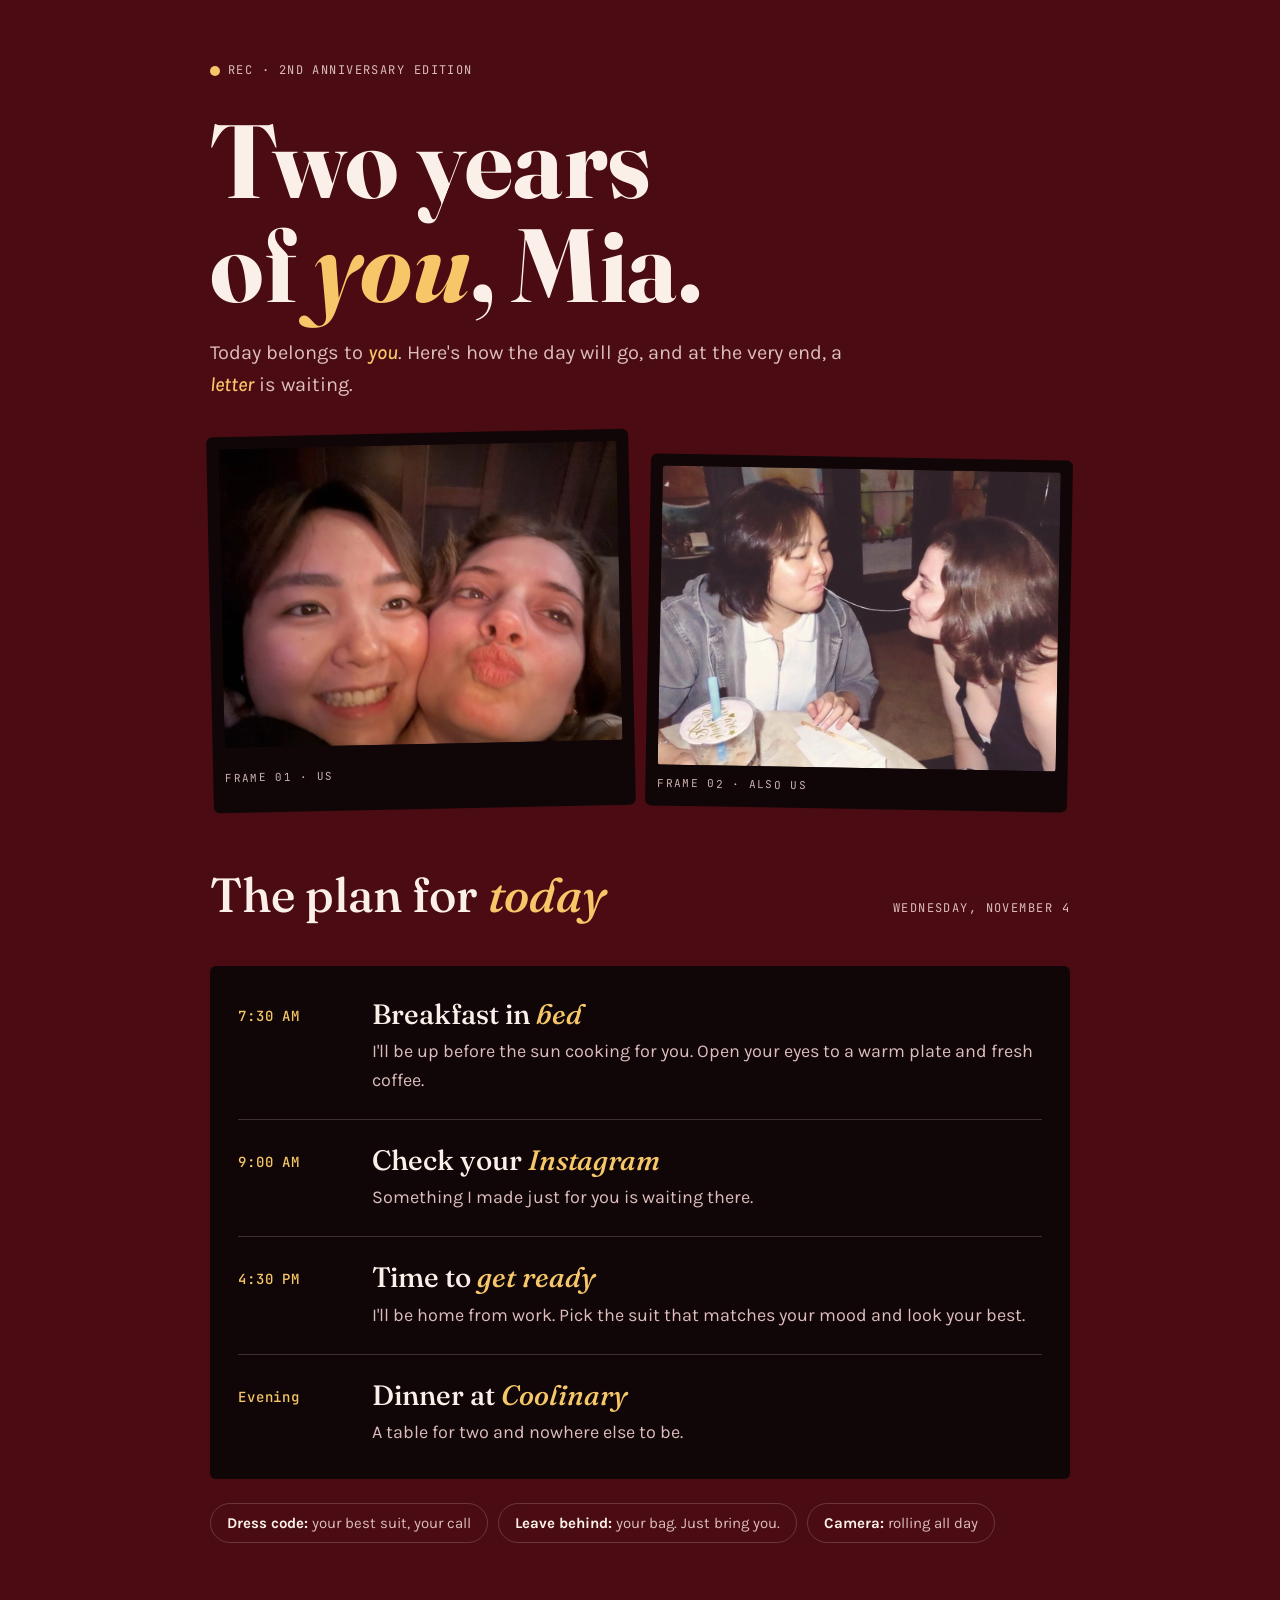
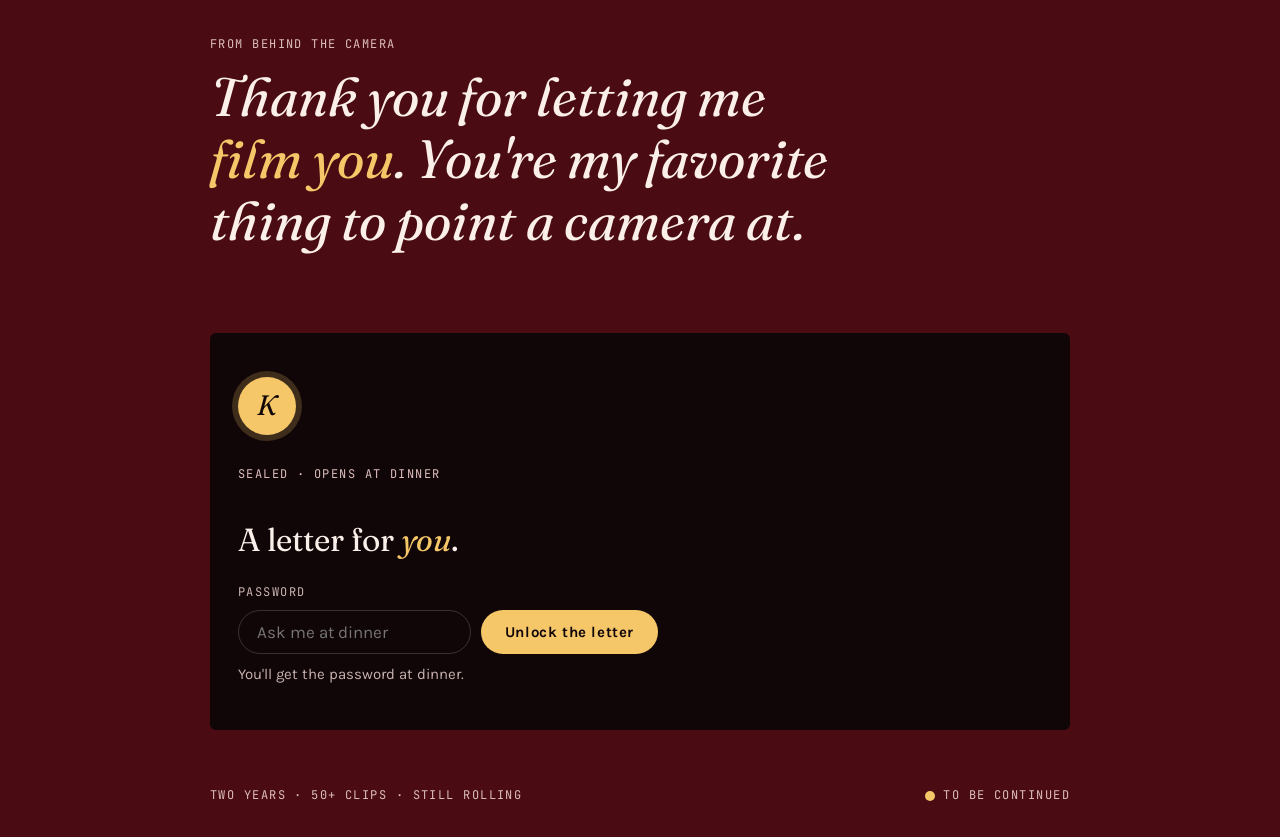
==== mia/index.html @ 60dd7c62 "Add anniversary page for Mia Co-Authored-By: Claude Opus 5.5 <noreply@anthropic.com> Claude-Session:" ====
<!DOCTYPE html>
<html lang="en">
<head>
<meta charset="utf-8">
<meta name="viewport" content="width=device-width, initial-scale=1">
<meta name="robots" content="noindex, nofollow">
<title>Two Years of Mia</title>
<link rel="preconnect" href="https://fonts.googleapis.com">
<link rel="preconnect" href="https://fonts.gstatic.com" crossorigin>
<link href="https://fonts.googleapis.com/css2?family=Fraunces:ital,opsz,wght@0,9..144,500;0,9..144,700;1,9..144,500;1,9..144,700&family=Karla:wght@400;500;700&family=JetBrains+Mono:wght@500&display=swap" rel="stylesheet">
<style>
:root {
  /* One visual world: deep red room, black cards, white ink, red highlights on key words. Layout: opener, today's plan on black, a locked envelope at the end. */
  --bg: #4a0c12;
  --ink: #fbefe9;
  --muted: #dcbcbc;
  --line: rgba(251, 239, 233, .18);
  --card: #110607;
  --card-muted: #c9b3b0;
  --accent: #f6c768;
  --display: "Fraunces", Georgia, serif;
  --body: "Karla", "Helvetica Neue", Arial, sans-serif;
  --mono: "JetBrains Mono", ui-monospace, Menlo, monospace;
  color-scheme: dark;
}
* { box-sizing: border-box; }
html, body { margin: 0; }
body { background: var(--bg); color: var(--ink); font-family: var(--body); font-size: 18px; line-height: 1.6; }
.wrap { max-width: 900px; margin: 0 auto; padding: 0 20px; }
h1, h2, h3 { font-family: var(--display); font-weight: 500; text-wrap: balance; margin: 0; }
.mono { font-family: var(--mono); font-size: 12px; letter-spacing: .12em; text-transform: uppercase; color: var(--muted); }
.hl { color: var(--accent); font-style: italic; }
.ph { color: var(--card-muted); font-style: italic; }

header { padding: 56px 0 24px; }
.rec { display: inline-flex; align-items: center; gap: 8px; }
.rec::before { content: ""; width: 10px; height: 10px; border-radius: 50%; background: var(--accent); animation: blink 1.6s infinite; }
@keyframes blink { 50% { opacity: .2; } }
h1 { font-size: clamp(52px, 13vw, 104px); font-weight: 700; line-height: 1; letter-spacing: .005em; margin: 24px 0 20px; }
h1 .hl { font-weight: 700; }
.lede { max-width: 34em; color: var(--muted); font-size: 20px; margin: 0; }
@media (max-width: 620px) { .lede { font-size: 3.7vw; line-height: 1.5; letter-spacing: -.005em; } }
.lede .hl { font-weight: 500; }

section { padding: 40px 0; }
.sec-head { display: flex; justify-content: space-between; align-items: baseline; gap: 16px; flex-wrap: wrap; margin-bottom: 32px; }
h2 { font-size: clamp(32px, 5vw, 48px); }

.sheet-card { background: var(--card); border-radius: 6px; padding: 8px 28px; }
.sheet { list-style: none; margin: 0; padding: 0; }
.scene { display: grid; grid-template-columns: 110px 1fr; gap: 8px 24px; padding: 24px 0; border-bottom: 1px solid var(--line); }
.scene:last-child { border-bottom: 0; }
.scene .time { color: var(--accent); font-family: var(--mono); font-size: 14px; font-weight: 500; letter-spacing: .06em; padding-top: 7px; font-variant-numeric: tabular-nums; }
.scene h3 { font-size: 28px; line-height: 1.2; margin-bottom: 6px; }
.scene p { margin: 0; color: var(--muted); }
@media (max-width: 520px) { .scene { grid-template-columns: 1fr; } .scene .time { padding-top: 0; } .sheet-card { padding: 4px 20px; } }

.photo-sec { padding-top: 8px; padding-bottom: 8px; }
.photos { display: grid; grid-template-columns: 1fr 1fr; gap: 16px; }
.photo { margin: 0; background: var(--card); padding: 12px 12px 14px; border-radius: 6px; display: grid; gap: 10px; }
.photo img { display: block; width: 100%; aspect-ratio: 4 / 3; object-fit: cover; border-radius: 3px; }
.photo:nth-child(1) { transform: rotate(-1.2deg); }
.photo:nth-child(2) { transform: rotate(1deg); margin-top: 24px; }
.photo figcaption { font-family: var(--mono); font-size: 11px; letter-spacing: .12em; text-transform: uppercase; color: var(--card-muted); }
@media (max-width: 620px) {
  .photos { gap: 10px; }
  .photo { padding: 6px 6px 8px; gap: 6px; border-radius: 4px; }
  .photo:nth-child(2) { margin-top: 14px; }
  .photo figcaption { font-size: 9px; letter-spacing: .08em; }
}
@media (prefers-reduced-motion: reduce) { .photo { transform: none !important; } }

.notes { display: flex; flex-wrap: wrap; gap: 10px; margin-top: 24px; }
.chip { border: 1px solid var(--line); border-radius: 999px; padding: 7px 16px; font-size: 15px; color: var(--muted); }
.chip b { color: var(--ink); font-weight: 700; }

.thanks blockquote { margin: 0; font-family: var(--display); font-style: italic; font-size: clamp(30px, 5.5vw, 54px); line-height: 1.15; max-width: 18em; text-wrap: balance; }

.envelope { background: var(--card); border-radius: 6px; padding: 44px 28px; display: grid; justify-items: start; gap: 18px; }
.seal { width: 58px; height: 58px; border-radius: 50%; background: var(--accent); display: grid; place-items: center; font-family: var(--display); font-style: italic; font-size: 28px; color: var(--card); box-shadow: 0 0 0 6px rgba(246, 199, 104, .2); }
.to { font-family: var(--display); font-size: 32px; margin: 0; }
.lock { display: grid; gap: 8px; width: 100%; max-width: 420px; }
.lock label { font-family: var(--mono); font-size: 12px; letter-spacing: .12em; text-transform: uppercase; color: var(--card-muted); }
.lock-row { display: flex; gap: 10px; flex-wrap: wrap; }
.lock input { flex: 1 1 180px; font: 400 17px var(--body); color: var(--ink); background: transparent; border: 1px solid var(--line); border-radius: 999px; padding: 11px 18px; }
.lock input:focus-visible { outline: 2px solid var(--accent); outline-offset: 2px; }
.lock button { font: 700 15px var(--body); letter-spacing: .04em; color: var(--card); background: var(--accent); border: 0; border-radius: 999px; padding: 12px 24px; cursor: pointer; }
.lock button:hover { filter: brightness(1.08); }
.lock button:focus-visible { outline: 2px solid var(--ink); outline-offset: 3px; }
.hint { margin: 0; font-size: 15px; color: var(--card-muted); min-height: 1.6em; }
.hint.err { color: var(--accent); }
.letter { max-width: 36em; font-size: 19px; }
.letter p { margin: 0 0 1em; }
.letter[hidden], .lock[hidden] { display: none; }
.sign { font-family: var(--display); font-style: italic; font-size: 30px; color: var(--accent); }

footer { padding: 16px 0 32px; }
.end { display: flex; justify-content: space-between; flex-wrap: wrap; gap: 12px; }
@media (prefers-reduced-motion: reduce) { .rec::before { animation: none; } }
</style>
</head>
<body>

<header>
  <div class="wrap">
    <span class="mono rec">Rec · 2nd anniversary edition</span>
    <h1>Two years of <span class="hl">you</span>, Mia.</h1>
    <p class="lede">Today belongs to <span class="hl">you</span>. Here's how the day will go, and at the very end, a <span class="hl">letter</span> is waiting.</p>
  </div>
</header>

<section class="photo-sec">
  <div class="wrap">
    <div class="photos">
      <figure class="photo"><img src="[data-uri]" alt="Kye and Mia cheek to cheek, Mia blowing a kiss"><figcaption>Frame 01 · Us</figcaption></figure>
      <figure class="photo"><img src="[data-uri]" alt="Kye and Mia sharing a noodle across a café table"><figcaption>Frame 02 · Also us</figcaption></figure>
    </div>
  </div>
</section>

<section>
  <div class="wrap">
    <div class="sec-head">
      <h2>The plan for <span class="hl">today</span></h2>
      <span class="mono">Wednesday, November 4</span>
    </div>
    <div class="sheet-card">
      <ol class="sheet">
        <li class="scene">
          <span class="time">7:30 AM</span>
          <div><h3>Breakfast in <span class="hl">bed</span></h3><p>I'll be up before the sun cooking for you. Open your eyes to a warm plate and fresh coffee.</p></div>
        </li>
        <li class="scene">
          <span class="time">9:00 AM</span>
          <div><h3>Check your <span class="hl">Instagram</span></h3><p>Something I made just for you is waiting there.</p></div>
        </li>
        <li class="scene">
          <span class="time">4:30 PM</span>
          <div><h3>Time to <span class="hl">get ready</span></h3><p>I'll be home from work. Pick the suit that matches your mood and look your best.</p></div>
        </li>
        <li class="scene">
          <span class="time">Evening</span>
          <div><h3>Dinner at <span class="hl">Coolinary</span></h3><p>A table for two and nowhere else to be.</p></div>
        </li>
      </ol>
    </div>
    <div class="notes">
      <span class="chip"><b>Dress code:</b> your best suit, your call</span>
      <span class="chip"><b>Leave behind:</b> your bag. Just bring you.</span>
      <span class="chip"><b>Camera:</b> rolling all day</span>
    </div>
  </div>
</section>

<section class="thanks">
  <div class="wrap">
    <p class="mono">From behind the camera</p>
    <blockquote>Thank you for letting me <span class="hl">film you</span>. You're my favorite thing to point a camera at.</blockquote>
  </div>
</section>

<section>
  <div class="wrap">
    <div class="envelope">
      <div class="seal" aria-hidden="true">K</div>
      <p class="mono">Sealed · Opens at dinner</p>
      <p class="to">A letter for <span class="hl">you</span>.</p>
      <form class="lock" id="lock" autocomplete="off">
        <label for="pw">Password</label>
        <div class="lock-row">
          <input id="pw" name="pw" type="password" placeholder="Ask me at dinner">
          <button type="submit">Unlock the letter</button>
        </div>
        <p class="hint" id="hint" aria-live="polite">You'll get the password at dinner.</p>
      </form>
      <div class="letter" id="letter" hidden></div>
    </div>
  </div>
</section>

<footer>
  <div class="wrap end">
    <span class="mono">Two years · 50+ clips · still rolling</span>
    <span class="mono rec">To be continued</span>
  </div>
</footer>

<script>
  const SEALED = {"s":"3Cd0WJYcS8MHZ0/Q/8RqTg==","i":"an6JD9N7Zzs6zde1","c":"XeQ5DrzOGn2SZFTgy3BFoFBAQ6Xep6MAL8FW+GokwgxNxrrMLaa/[base64]/cBJei0hojaaG9KKTCHFtzVJSf4x3jm75ulEswYSwHKpAr3xXk0q/KotfmZKW3NTEf742mn9pfVUhKiquHwJ1Yc4ND6576lHWZph9kqaFIaDG8TvaVA3Tc0Bj8jHHkf6GOiVgGz9Aymt6E1zqFxf6ca+D5i7fo/[base64]"};
  const form = document.getElementById('lock');
  const input = document.getElementById('pw');
  const hint = document.getElementById('hint');
  const letter = document.getElementById('letter');
  const fromB64 = (s) => Uint8Array.from(atob(s), (c) => c.charCodeAt(0));

  async function unseal(password) {
    const subtle = window.crypto && window.crypto.subtle;
    if (!subtle) throw new Error('unsupported');
    const base = await subtle.importKey('raw', new TextEncoder().encode(password), 'PBKDF2', false, ['deriveKey']);
    const key = await subtle.deriveKey({ name: 'PBKDF2', salt: fromB64(SEALED.s), iterations: 200000, hash: 'SHA-256' }, base, { name: 'AES-GCM', length: 256 }, false, ['decrypt']);
    const plain = await subtle.decrypt({ name: 'AES-GCM', iv: fromB64(SEALED.i) }, key, fromB64(SEALED.c));
    return new TextDecoder().decode(plain);
  }

  form.addEventListener('submit', async (e) => {
    e.preventDefault();
    const pw = input.value.trim().toLowerCase();
    if (!pw) return;
    hint.className = 'hint';
    hint.textContent = 'Unlocking…';
    try {
      letter.innerHTML = await unseal(pw);
      form.hidden = true;
      letter.hidden = false;
    } catch (err) {
      hint.className = 'hint err';
      hint.textContent = err.message === 'unsupported'
        ? "This browser can't open the letter. Try opening the page in Safari or Chrome."
        : "That's not it. You'll have to wait for dinner.";
      input.select();
    }
  });
</script>
</body>
</html>
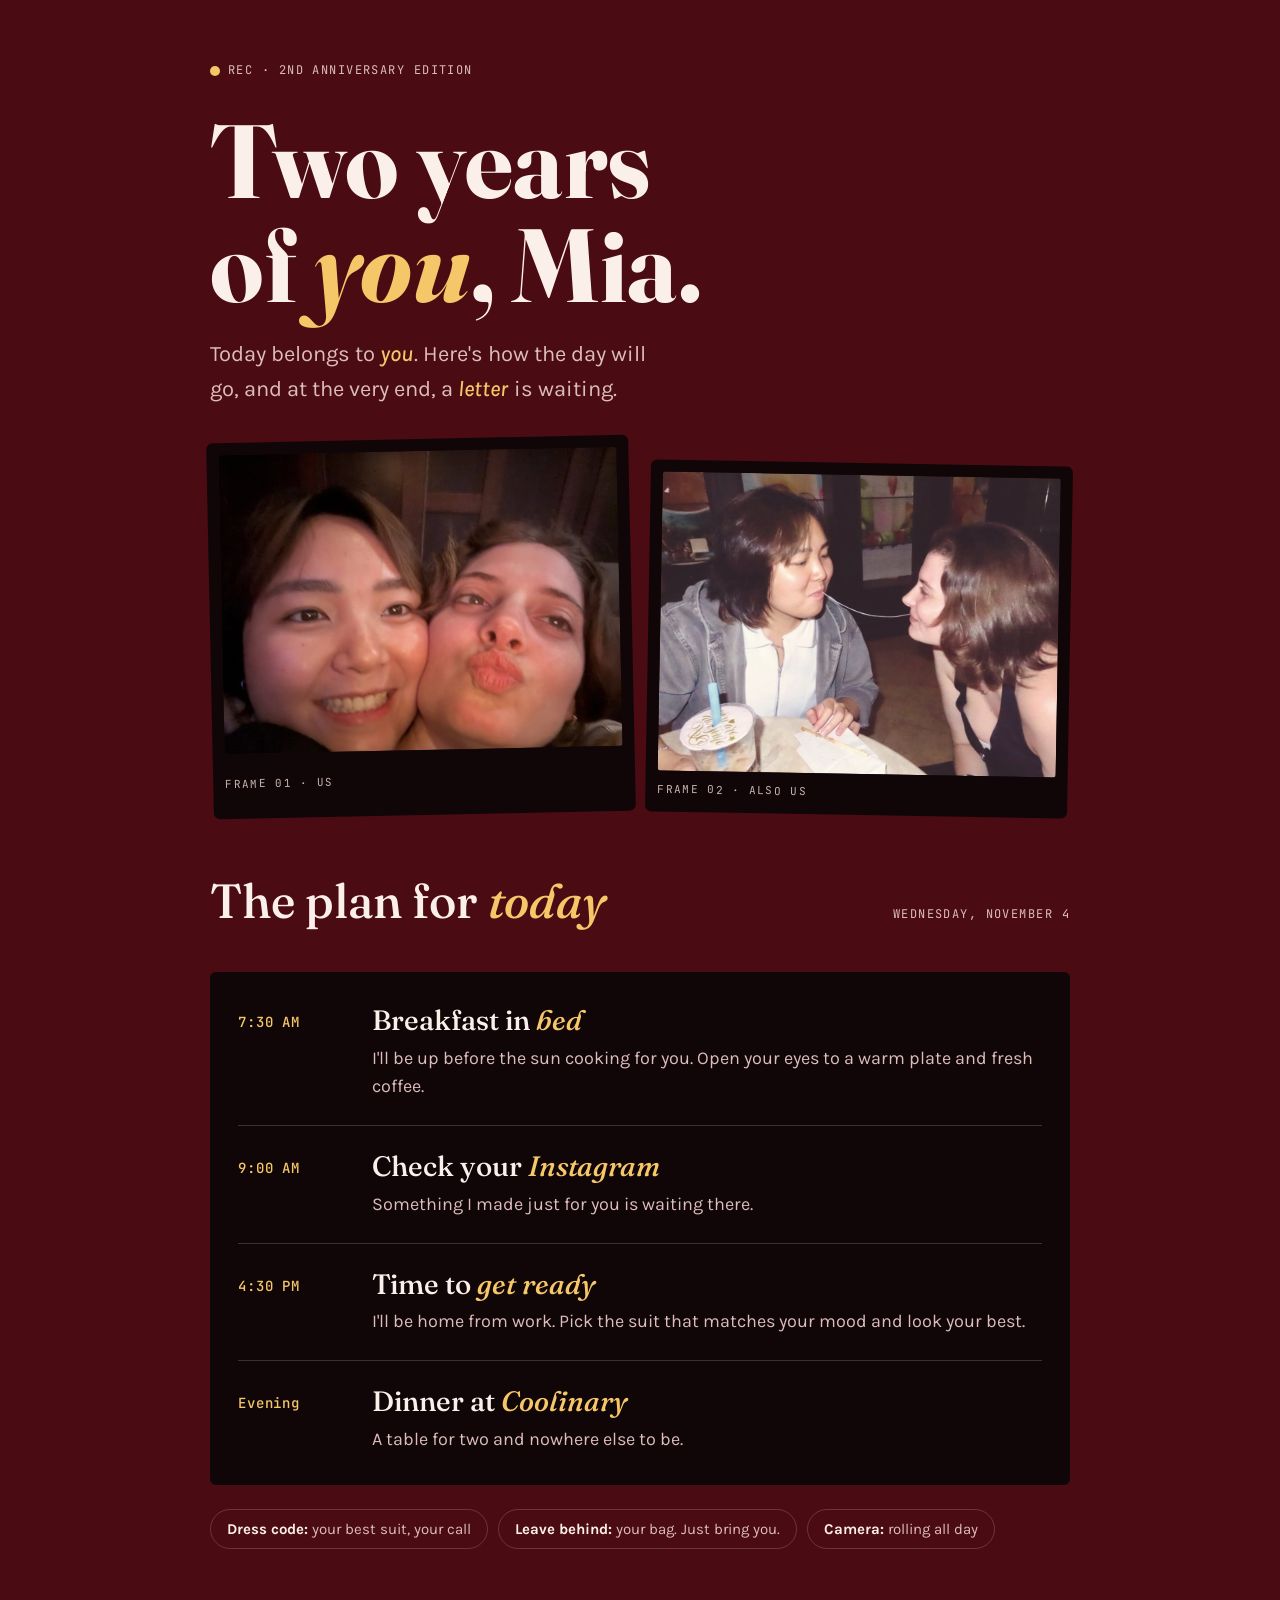
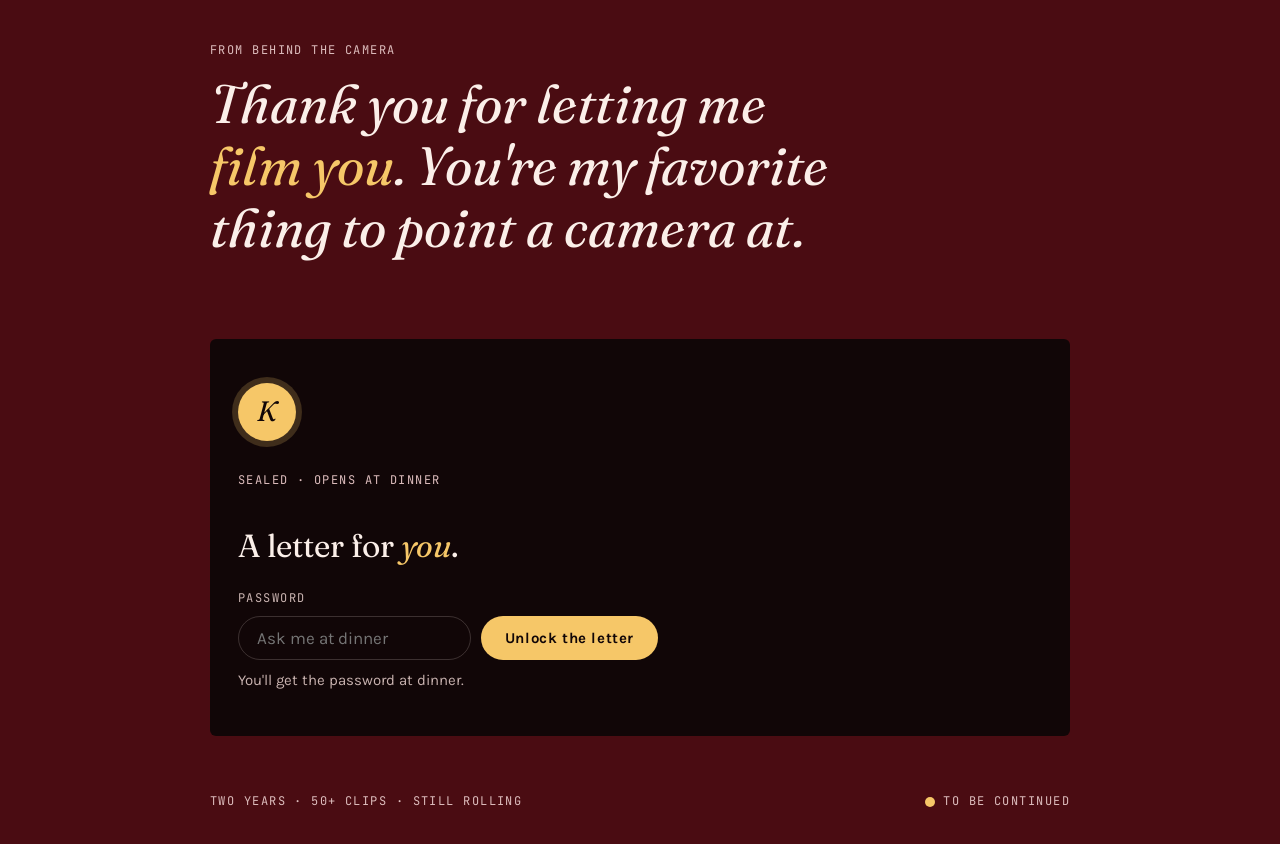
==== commit 200c8729: "Mia page: balance intro lines on desktop Co-Authored-By: Claude Opus 5.5 <noreply@anthropic.com> Cla" ====
--- a/mia/index.html
+++ b/mia/index.html
@@ -5,6 +5,8 @@
 <meta name="viewport" content="width=device-width, initial-scale=1">
 <meta name="robots" content="noindex, nofollow">
 <title>Two Years of Mia</title>
+<link rel="icon" type="image/svg+xml" href="data:image/svg+xml,%3Csvg%20xmlns%3D%22http%3A//www.w3.org/2000/svg%22%20viewBox%3D%220%200%2064%2064%22%3E%3Crect%20width%3D%2264%22%20height%3D%2264%22%20rx%3D%2214%22%20fill%3D%22%234a0c12%22/%3E%3Crect%20x%3D%228%22%20y%3D%2220%22%20width%3D%2234%22%20height%3D%2226%22%20rx%3D%226%22%20fill%3D%22%23fbefe9%22/%3E%3Cpath%20d%3D%22M44%2028l12-7v22l-12-7z%22%20fill%3D%22%23fbefe9%22/%3E%3Ccircle%20cx%3D%2217%22%20cy%3D%2229%22%20r%3D%224.5%22%20fill%3D%22%23ff3b4a%22/%3E%3C/svg%3E">
+<link rel="apple-touch-icon" href="[data-uri]">
 <link rel="preconnect" href="https://fonts.googleapis.com">
 <link rel="preconnect" href="https://fonts.gstatic.com" crossorigin>
 <link href="https://fonts.googleapis.com/css2?family=Fraunces:ital,opsz,wght@0,9..144,500;0,9..144,700;1,9..144,500;1,9..144,700&family=Karla:wght@400;500;700&family=JetBrains+Mono:wght@500&display=swap" rel="stylesheet">
@@ -25,6 +27,7 @@
 }
 * { box-sizing: border-box; }
 html, body { margin: 0; }
+html { -webkit-text-size-adjust: 100%; text-size-adjust: 100%; }
 body { background: var(--bg); color: var(--ink); font-family: var(--body); font-size: 18px; line-height: 1.6; }
 .wrap { max-width: 900px; margin: 0 auto; padding: 0 20px; }
 h1, h2, h3 { font-family: var(--display); font-weight: 500; text-wrap: balance; margin: 0; }
@@ -38,9 +41,9 @@
 @keyframes blink { 50% { opacity: .2; } }
 h1 { font-size: clamp(52px, 13vw, 104px); font-weight: 700; line-height: 1; letter-spacing: .005em; margin: 24px 0 20px; }
 h1 .hl { font-weight: 700; }
-.lede { max-width: 34em; color: var(--muted); font-size: 20px; margin: 0; }
-@media (max-width: 620px) { .lede { font-size: 3.7vw; line-height: 1.5; letter-spacing: -.005em; } }
-.lede .hl { font-weight: 500; }
+.lede { max-width: 30em; color: var(--muted); font-size: 22px; margin: 0; text-wrap: balance; }
+@media (max-width: 620px) { .lede { font-size: 3.5vw; line-height: 1.5; overflow-wrap: break-word; } }
+.lede .hl { font-weight: 500; padding-right: .04em; }
 
 section { padding: 40px 0; }
 .sec-head { display: flex; justify-content: space-between; align-items: baseline; gap: 16px; flex-wrap: wrap; margin-bottom: 32px; }
@@ -186,7 +189,7 @@
 </footer>
 
 <script>
-  const SEALED = {"s":"3Cd0WJYcS8MHZ0/Q/8RqTg==","i":"an6JD9N7Zzs6zde1","c":"XeQ5DrzOGn2SZFTgy3BFoFBAQ6Xep6MAL8FW+GokwgxNxrrMLaa/[base64]/cBJei0hojaaG9KKTCHFtzVJSf4x3jm75ulEswYSwHKpAr3xXk0q/KotfmZKW3NTEf742mn9pfVUhKiquHwJ1Yc4ND6576lHWZph9kqaFIaDG8TvaVA3Tc0Bj8jHHkf6GOiVgGz9Aymt6E1zqFxf6ca+D5i7fo/[base64]"};
+  const SEALED = {"s":"eRT9VNlu+kg3vU4GIfWF7A==","i":"g6ZQ6wL++pas9NIo","c":"sgXO/FsT4jBQuh8Tpxr5nZLiJdhWn2z9w+I8yorcNbgpjO9am0TM7RmZY1JiN6Pzj1BKb3p3U2IAo3HS+wu/I+jMbEr7FodeWVtd3oR5AjQZ9aYF2Kkf97oSj7E8ItTE4sp9Ok+lslyd+t/MKHzuAC5s8bMnMwja/v2mtJ73QHivV2qR0J6P5Yqkyo14zb9nR1tCMQm742zy0I7+MCNW1vGqVYqdtsR5vOypKFLJHq3UGR/mPFbSCwzIWmjOOUT2kG/E6gqi0dA+KQl0LeYF1sYsQuiK9nfvXo2bMGh5Vls+C3/QwyN03Wv1+ZKCRrUioXm2OiWfBza5mMya+ey/dGYBfmv86XLvhp+m48Q1Q3Bkrv+svrOcpK92tWM8XZI3Z9aTuuRPOWnIZTUb1Fmu774V8+2UqQPiZj9n1WXFWzkFrLmHUos/P66pn1HfRVmxBdLRSvWTE75ovRXVoyU7wCzgl5qGm5m8bxgoqX09uvL4p/[base64]/KAoo7Vf4xxX3438rOjoqgdXAXoaL2cYKZ7AhmrjPHb2PXTRnlKWGQR0XEPGwadR1A/fZ9Eu2ck80NELJHm3g=="};
   const form = document.getElementById('lock');
   const input = document.getElementById('pw');
   const hint = document.getElementById('hint');
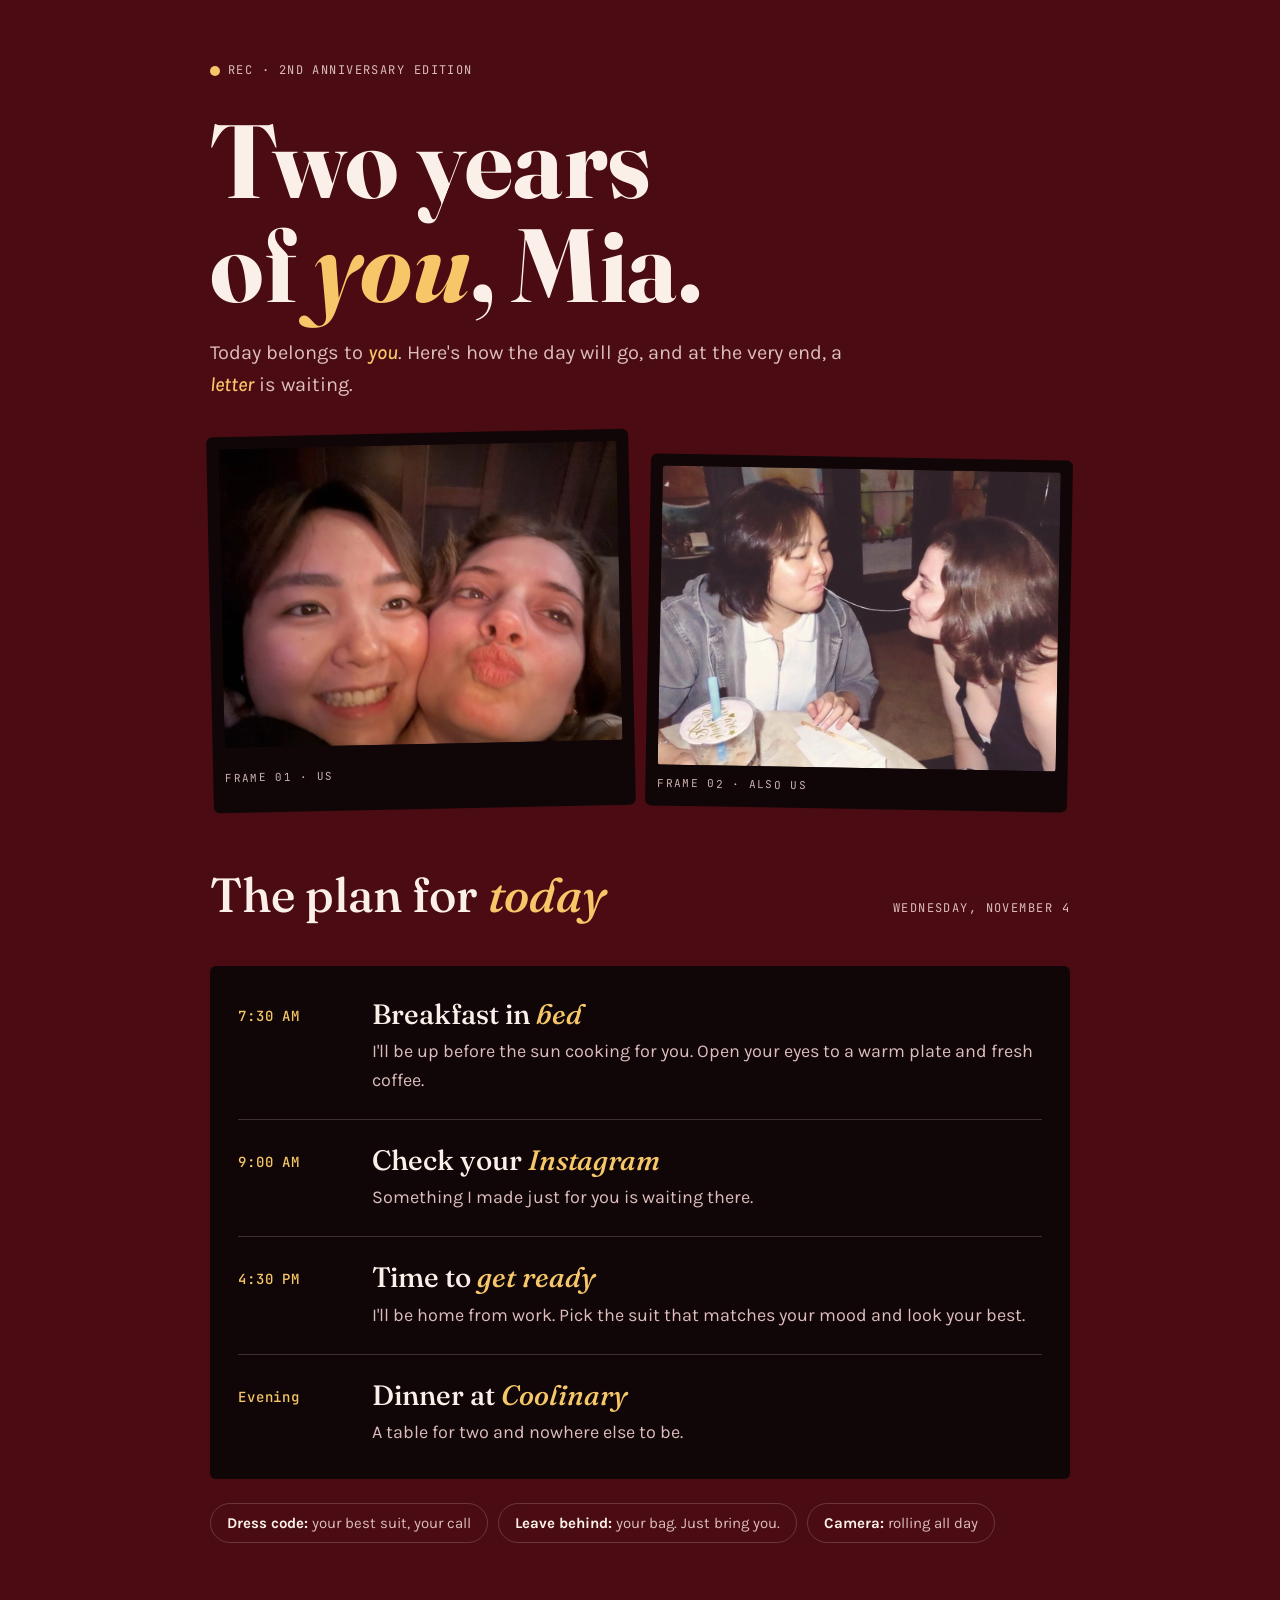
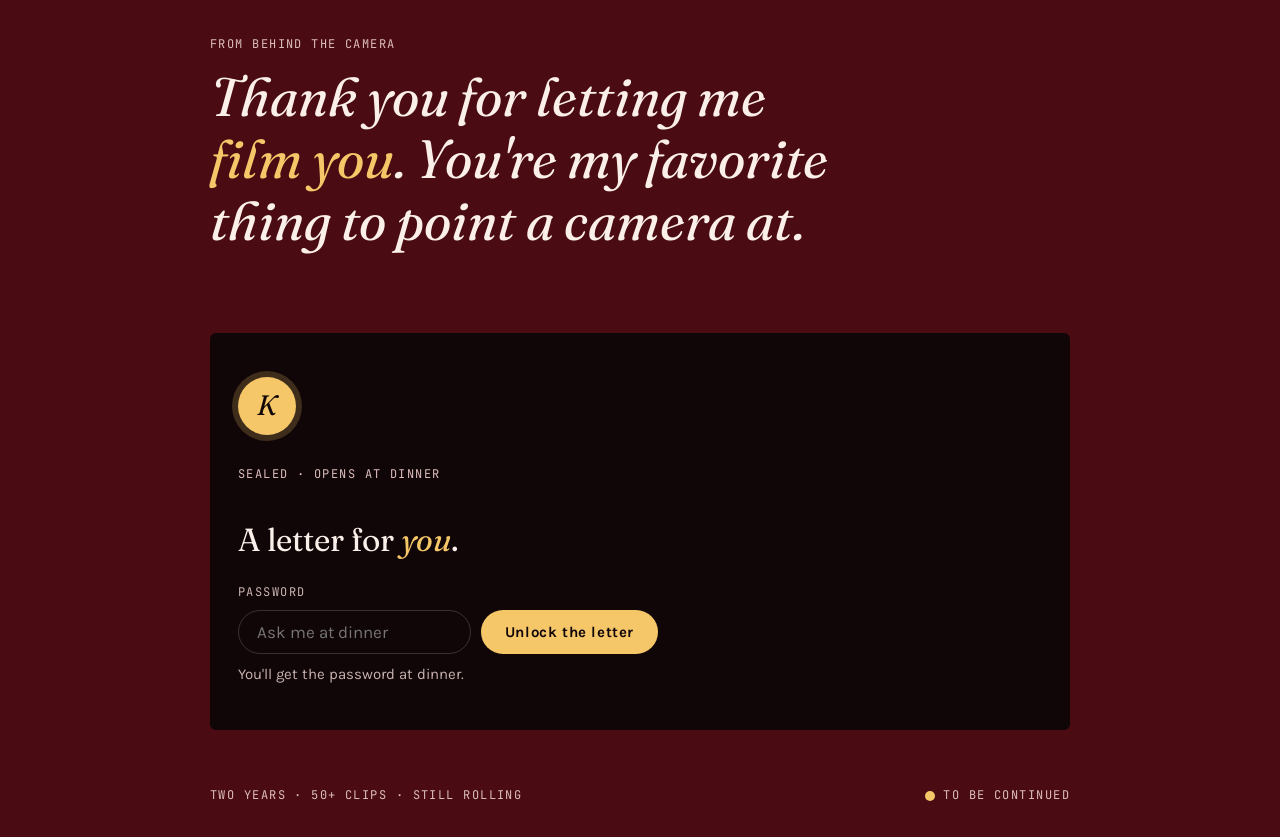
==== commit 69e0d64a: "Mia page: revert desktop intro styling Co-Authored-By: Claude Opus 5.5 <noreply@anthropic.com> Claud" ====
--- a/mia/index.html
+++ b/mia/index.html
@@ -41,9 +41,9 @@
 @keyframes blink { 50% { opacity: .2; } }
 h1 { font-size: clamp(52px, 13vw, 104px); font-weight: 700; line-height: 1; letter-spacing: .005em; margin: 24px 0 20px; }
 h1 .hl { font-weight: 700; }
-.lede { max-width: 30em; color: var(--muted); font-size: 22px; margin: 0; text-wrap: balance; }
+.lede { max-width: 34em; color: var(--muted); font-size: 20px; margin: 0; }
 @media (max-width: 620px) { .lede { font-size: 3.5vw; line-height: 1.5; overflow-wrap: break-word; } }
-.lede .hl { font-weight: 500; padding-right: .04em; }
+.lede .hl { font-weight: 500; }
 
 section { padding: 40px 0; }
 .sec-head { display: flex; justify-content: space-between; align-items: baseline; gap: 16px; flex-wrap: wrap; margin-bottom: 32px; }
@@ -189,7 +189,7 @@
 </footer>
 
 <script>
-  const SEALED = {"s":"eRT9VNlu+kg3vU4GIfWF7A==","i":"g6ZQ6wL++pas9NIo","c":"sgXO/FsT4jBQuh8Tpxr5nZLiJdhWn2z9w+I8yorcNbgpjO9am0TM7RmZY1JiN6Pzj1BKb3p3U2IAo3HS+wu/I+jMbEr7FodeWVtd3oR5AjQZ9aYF2Kkf97oSj7E8ItTE4sp9Ok+lslyd+t/MKHzuAC5s8bMnMwja/v2mtJ73QHivV2qR0J6P5Yqkyo14zb9nR1tCMQm742zy0I7+MCNW1vGqVYqdtsR5vOypKFLJHq3UGR/mPFbSCwzIWmjOOUT2kG/E6gqi0dA+KQl0LeYF1sYsQuiK9nfvXo2bMGh5Vls+C3/QwyN03Wv1+ZKCRrUioXm2OiWfBza5mMya+ey/dGYBfmv86XLvhp+m48Q1Q3Bkrv+svrOcpK92tWM8XZI3Z9aTuuRPOWnIZTUb1Fmu774V8+2UqQPiZj9n1WXFWzkFrLmHUos/P66pn1HfRVmxBdLRSvWTE75ovRXVoyU7wCzgl5qGm5m8bxgoqX09uvL4p/[base64]/KAoo7Vf4xxX3438rOjoqgdXAXoaL2cYKZ7AhmrjPHb2PXTRnlKWGQR0XEPGwadR1A/fZ9Eu2ck80NELJHm3g=="};
+  const SEALED = {"s":"NVAc4/17S7IICUXkx2hrog==","i":"TT+mu1zsgzYgajcV","c":"tUm85e9DeupvdmyyK1/bFBqa2B1fXRE8Py1z4xaq4LxNqGiBy32qxMub1t3qJ2iU8svpgef3Wto6qySnktYzRcua52hRgkHROq5OlgZp9qPXnbxswfeC3m4cIQ3tnascgA5lwrNq+LBi5+YmY22Jlom5l8qc4dGAUCS/TpyvDtvawKmyOgNf4tBOYeTYZCJvA8Z0Dqb3cqvyXN2QpJtvArNfAiNDHp1h49+jfuCrKoxEprotOT8Bev9acqLBx/4nxPUZaM1ccMem8SfXGxe7/[base64]/RSRwA/v5hophlZQVy7Niabdg6ca4zynzzRHK6ycwf2X5kXyrIaPPiXNcvcR1RycL69DB8o9z/pzVCSsCN1SZDchl6XNSnZf762HqDRh0TpR5WzX+bhwL9SJmcJESM8A0EAa9xUdHaAAremMqIvQ4Zn1EcDnBRnYhKJTypu6xyJ76F8YC/u5ZklFdI9JdSIe8WQj5SgiajQuGkILgv32QpZtK/LgrX/LR8Pl4Du/tdPHJgzRbnaM8mEft4BVzk+7EUpi0/v7sSzRXuPUpu9uC2tvuo/DFIG9VuRdoOgWQ6foAkQ=="};
   const form = document.getElementById('lock');
   const input = document.getElementById('pw');
   const hint = document.getElementById('hint');
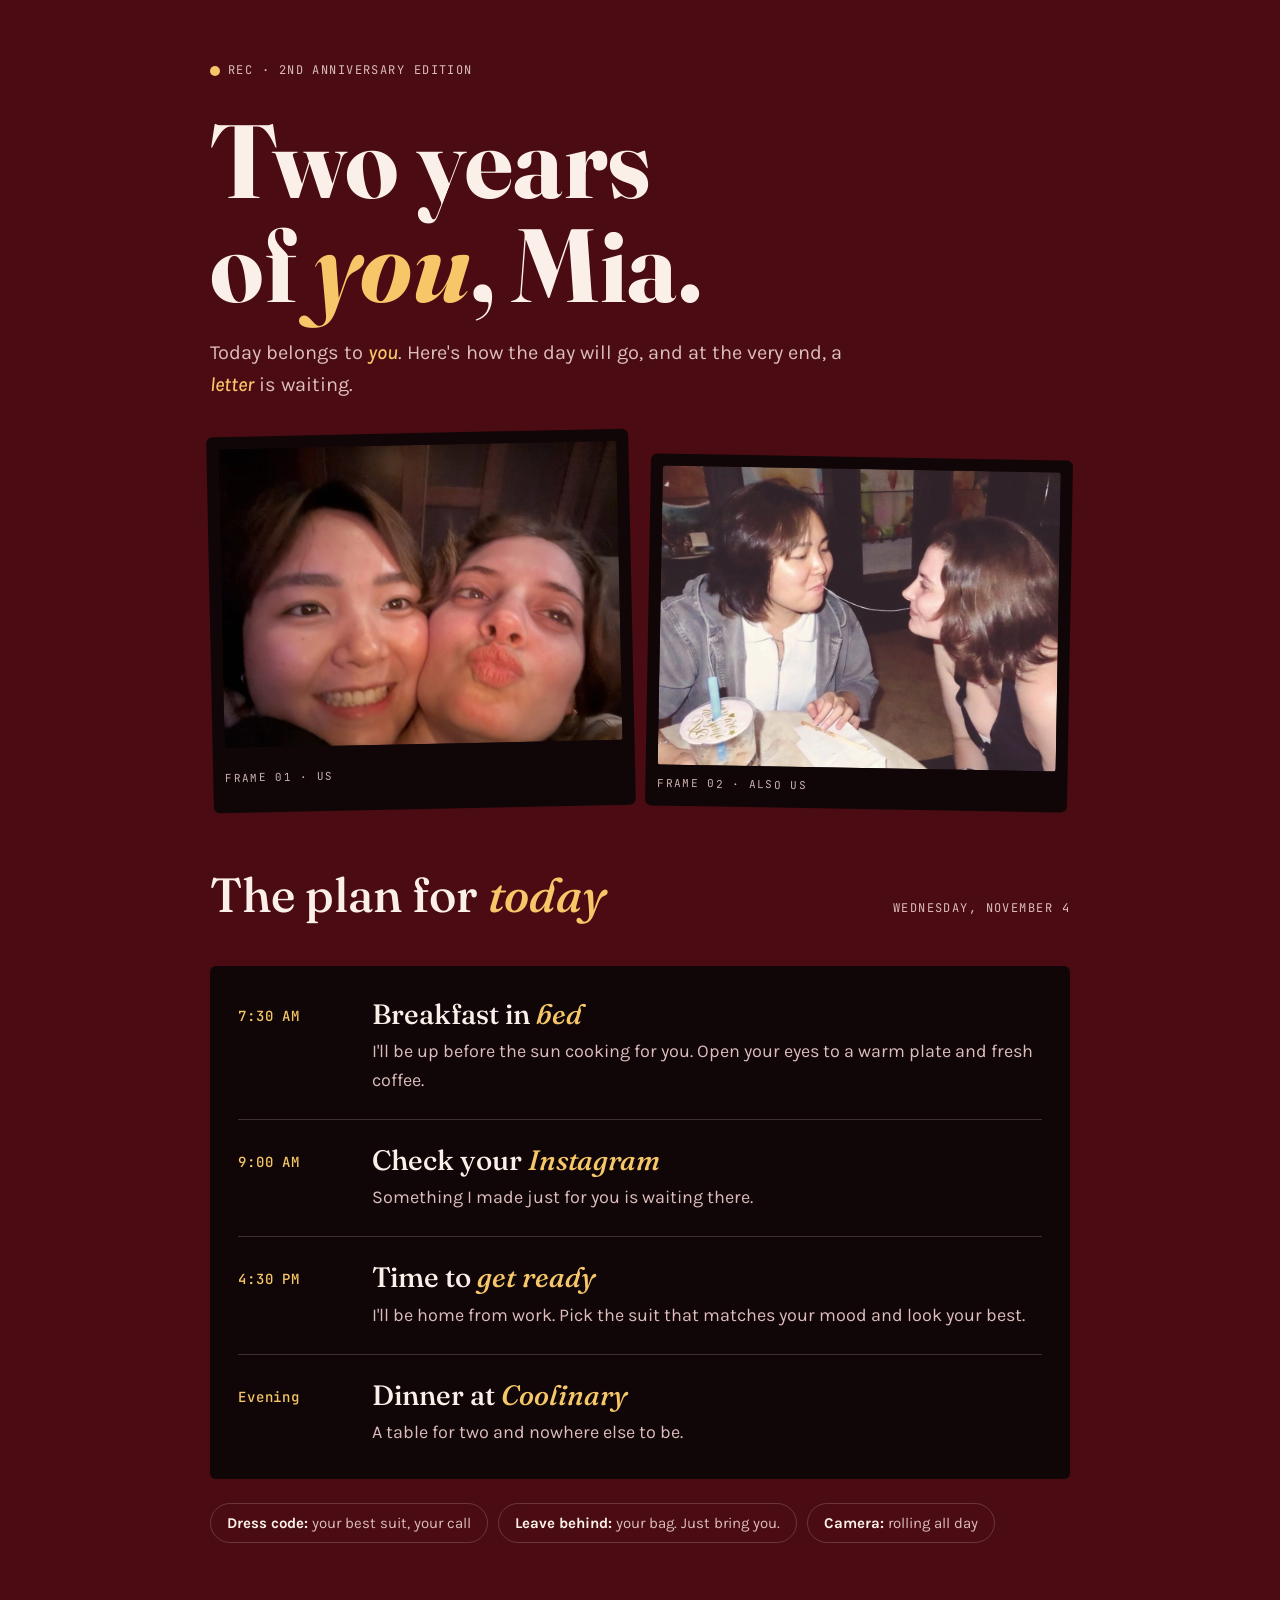
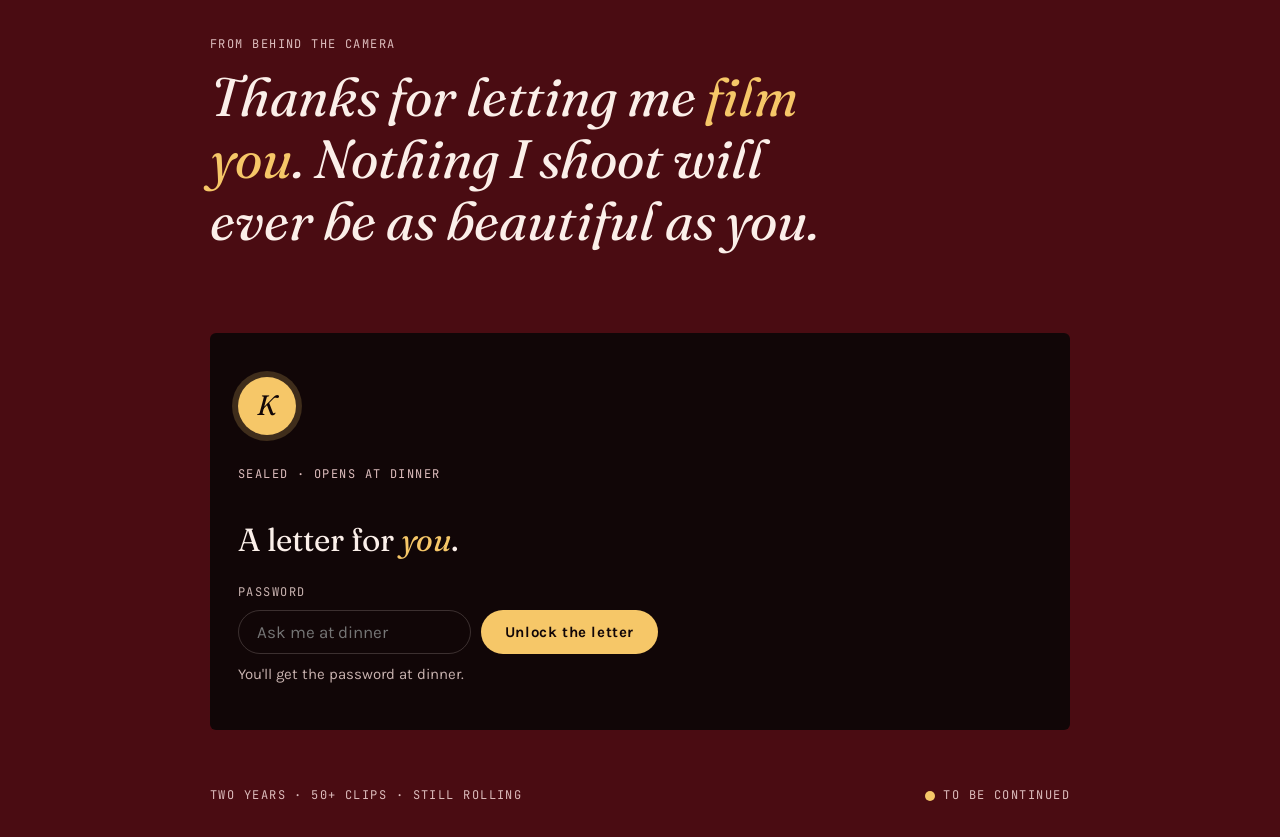
==== commit a2bd93b7: "Mia page: final letter and camera note Co-Authored-By: Claude Opus 5.5 <noreply@anthropic.com> Claud" ====
--- a/mia/index.html
+++ b/mia/index.html
@@ -158,7 +158,7 @@
 <section class="thanks">
   <div class="wrap">
     <p class="mono">From behind the camera</p>
-    <blockquote>Thank you for letting me <span class="hl">film you</span>. You're my favorite thing to point a camera at.</blockquote>
+    <blockquote>Thanks for letting me <span class="hl">film you</span>. Nothing I shoot will ever be as beautiful as you.</blockquote>
   </div>
 </section>
 
@@ -189,7 +189,7 @@
 </footer>
 
 <script>
-  const SEALED = {"s":"NVAc4/17S7IICUXkx2hrog==","i":"TT+mu1zsgzYgajcV","c":"tUm85e9DeupvdmyyK1/bFBqa2B1fXRE8Py1z4xaq4LxNqGiBy32qxMub1t3qJ2iU8svpgef3Wto6qySnktYzRcua52hRgkHROq5OlgZp9qPXnbxswfeC3m4cIQ3tnascgA5lwrNq+LBi5+YmY22Jlom5l8qc4dGAUCS/TpyvDtvawKmyOgNf4tBOYeTYZCJvA8Z0Dqb3cqvyXN2QpJtvArNfAiNDHp1h49+jfuCrKoxEprotOT8Bev9acqLBx/4nxPUZaM1ccMem8SfXGxe7/[base64]/RSRwA/v5hophlZQVy7Niabdg6ca4zynzzRHK6ycwf2X5kXyrIaPPiXNcvcR1RycL69DB8o9z/pzVCSsCN1SZDchl6XNSnZf762HqDRh0TpR5WzX+bhwL9SJmcJESM8A0EAa9xUdHaAAremMqIvQ4Zn1EcDnBRnYhKJTypu6xyJ76F8YC/u5ZklFdI9JdSIe8WQj5SgiajQuGkILgv32QpZtK/LgrX/LR8Pl4Du/tdPHJgzRbnaM8mEft4BVzk+7EUpi0/v7sSzRXuPUpu9uC2tvuo/DFIG9VuRdoOgWQ6foAkQ=="};
+  const SEALED = {"s":"f3Yr83OGx9v7mPCDiMY2SQ==","i":"4uUH2K6j0A1NyBNy","c":"y6jheGBsjHhCkMLdbZuw7LJjf2zonoUu5Tb0dE6Wa1YazKQtQYUHQ/7Di5eYOAUeZpbdLj1DM0qQ8Uc0b88KarW2if71nvao6nEWvuxt2G60I/7MAYACTU/kv0Xvt4sVYnEbS0cAbWg9afrNLXF/qc/u/xosJMOgsH0EnsIUcGj+gv9clCYIuVkSdK5wNMJcD753OnrqoGq0/RuPKovUD8pK36FXqQWPEcXj9XCuAMQK2hz7X9qhHHg1AtgIvLip9iyz7FAEXpkPdRh7P8tTlT3XCuIzHi6IXqFEnpo+oTi5PMLqhfNY5B7iQBH1WV28Y4FK6SUzGbMIi+pCMVtaWV93MjnRFhwnM/xjkH171DTmzeMBRdt+6B3zem9lB7plJTQ8Jb7aAd/594gRE1p8OCuzmTHC2K4M/0CN1gUsz8G68/XhpBEUFqd18yhbfqbIQB7W6yVpsmrx1cQH7mn3Kt8EAgs0bbjcrb3i/mu35CVkH/[base64]/0FndE0LEfbcIPWFQyntU+vomol53Lwv2SdbH5cVfCSr9T7GHnNJAF9lNcn4Letf+ABijUa8nvcx560+TCcsAsBEaLlhAm+8BxkFQV6JI3tlZsILRqyLWOzuVkQOkeHi8EYnJ/WTkyEJtyAY6hhhibCwutjCCrJY+StJirU0T7jRkbOrvAe3AnLS8z7K7YtwiKLeHzOWmNrNEDsnv6bZZc0jX86uJNVM6MxyArt+Fj7s2xCjXAxYuvWhKERhPy7rhKyKqV4tJwZX2CTAg1Tkc3rPDRSAfqr85ohWut4h6G18W7UVS/x0Ycjk6uJCcl4rzDZaRZeKf6JkP7ZUB0UqHTUWQB9fdCJCmselHyM+trklcWJS7j1Zd+eoCgz+7iXOIlUASpUy9+viHr+Jas4i4lpyL0abMF8J+qOhsNNNkSV1LWZwGeqn10Npjx3jmzjvw/R4AaIYCmKITF6lRbcT2HfXt6I+R8FUVcE3JN0DaUbZKOViUFydK7jtPkK18aY+XcPrxSNCvfirwh0tNhUjItn/Nx2dOzc0Sa92bBOBH1wmgit5hRzkYMBlAbFGeSHuOBQjsJU2ViUU1i/[base64]/iofXbI/XjUIKyJk2J99M+7vlyccD08Botk0G7GL7ele2outGqeTgw2PAekWZoDa7LK3k3lJ++waAC+gNUBhGMrzJWSIHd/Fq7Zc9BCn3/WnpBay8WCUPZO/yOeqTVjwQCzqnj5GWf+tQR0s5QMOse0byFq8P8B5esRxWX4qRGG31pQdpAmBQvLTJvdk7xz3JCg60nwrN4rsNrEUHJHkoSzEntIlnPN6ZRpvthvBjcpFuLnMABlwBvhT1z+8LKN6+fGmKLR1pbdbno4oDJCerFJJDnce5GlQu+Mv0Ej/9Mep+npAevbFnnMyVDyJC9TolDT+xbQYX3SakC+sSkOmTOquyANkE/RKRZSI59fRTVb5vnd56k3hRmXGgnsufJgUGCXLGzn0qshXPBUoMWZDLpDbB1iOdjotI73yq2b+QxU6cCpsO+8fSDgZY+IfVf+TxfvCAeO76A9NyWq8PFtzOprTAcLy0108fAuBPvQbvyZWb15eqyKTxlBy/tOURHoBu4ZoFd1zhQrz7ECLOijaj79Fr/FTAbhKy9DBsIAmc9s9GUdY="};
   const form = document.getElementById('lock');
   const input = document.getElementById('pw');
   const hint = document.getElementById('hint');
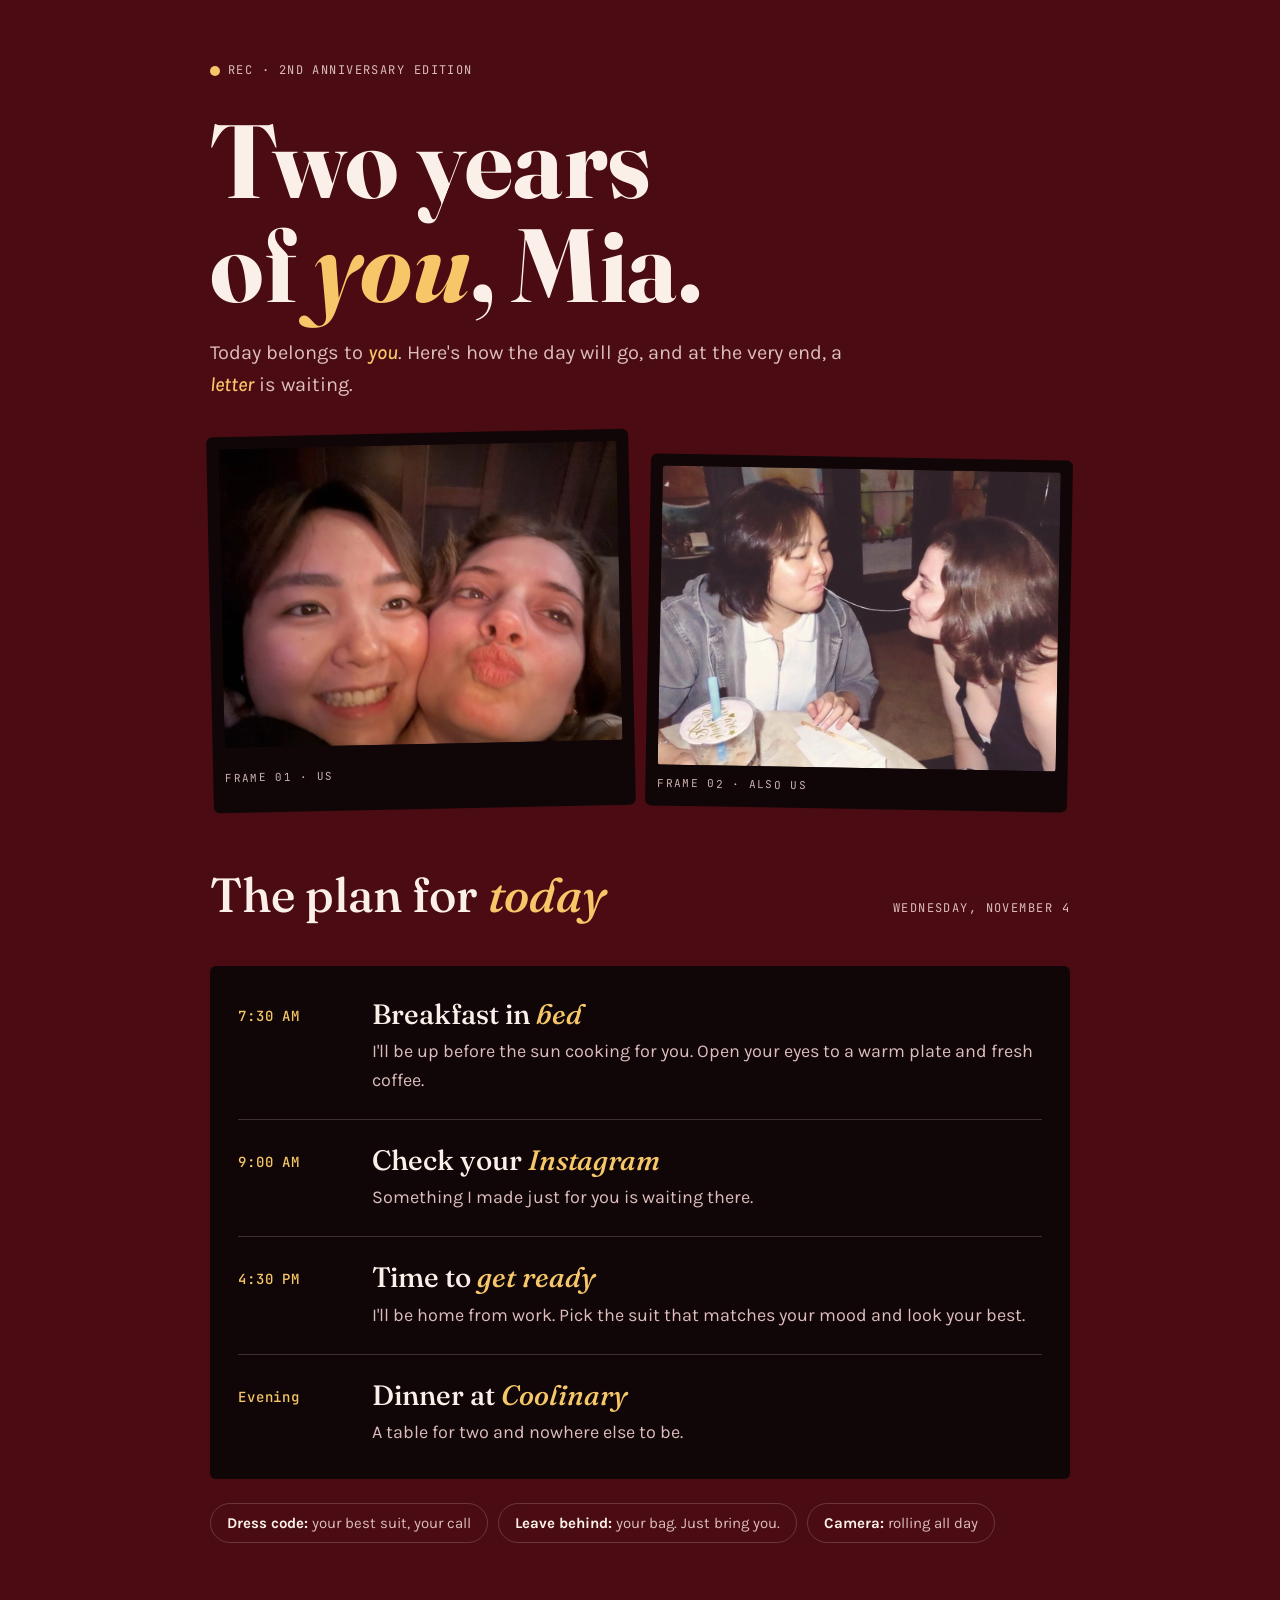
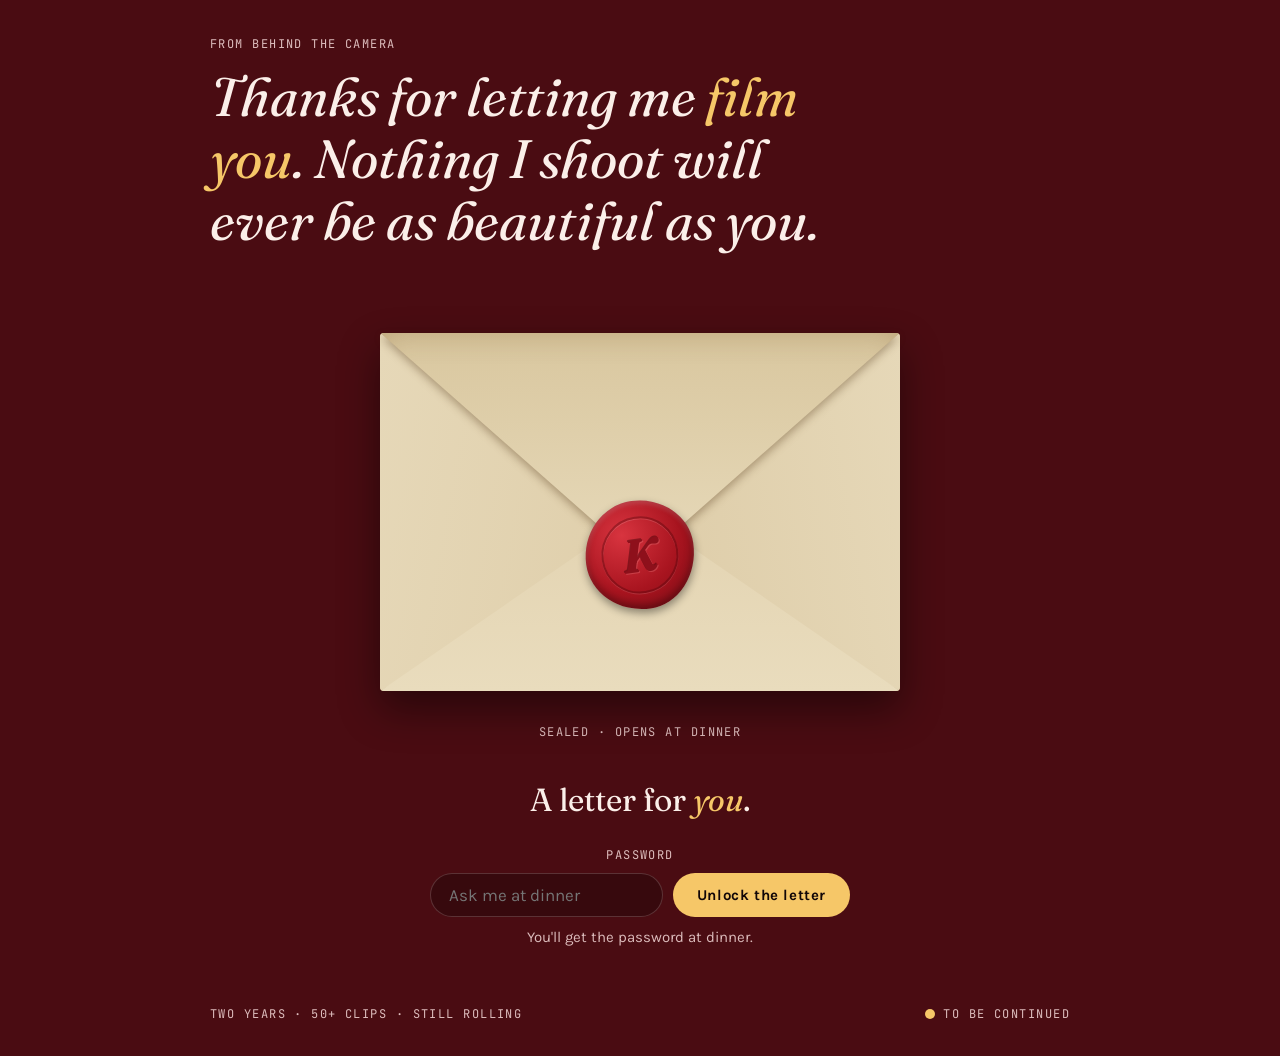
==== commit d87ee142: "Mia page: parchment envelope with wax seal Co-Authored-By: Claude Opus 5.5 <noreply@anthropic.com> C" ====
--- a/mia/index.html
+++ b/mia/index.html
@@ -12,7 +12,7 @@
 <link href="https://fonts.googleapis.com/css2?family=Fraunces:ital,opsz,wght@0,9..144,500;0,9..144,700;1,9..144,500;1,9..144,700&family=Karla:wght@400;500;700&family=JetBrains+Mono:wght@500&display=swap" rel="stylesheet">
 <style>
 :root {
-  /* One visual world: deep red room, black cards, white ink, red highlights on key words. Layout: opener, today's plan on black, a locked envelope at the end. */
+  /* One visual world: deep red room, black cards, white ink, red highlights on key words. Layout: opener, today's plan on black, a parchment envelope with a wax seal at the end. */
   --bg: #4a0c12;
   --ink: #fbefe9;
   --muted: #dcbcbc;
@@ -79,23 +79,45 @@
 
 .thanks blockquote { margin: 0; font-family: var(--display); font-style: italic; font-size: clamp(30px, 5.5vw, 54px); line-height: 1.15; max-width: 18em; text-wrap: balance; }
 
-.envelope { background: var(--card); border-radius: 6px; padding: 44px 28px; display: grid; justify-items: start; gap: 18px; }
-.seal { width: 58px; height: 58px; border-radius: 50%; background: var(--accent); display: grid; place-items: center; font-family: var(--display); font-style: italic; font-size: 28px; color: var(--card); box-shadow: 0 0 0 6px rgba(246, 199, 104, .2); }
+.letter-sec { display: grid; justify-items: center; gap: 20px; text-align: center; }
+.env { position: relative; width: min(100%, 520px); aspect-ratio: 1.45; border-radius: 4px;
+  background: radial-gradient(ellipse at 30% 40%, #efe4cb 0%, #e3d4b2 55%, #cdb88d 100%);
+  box-shadow: 0 18px 40px rgba(0,0,0,.45), inset 0 0 50px rgba(120, 82, 34, .35); perspective: 900px; }
+.env .fold { position: absolute; inset: 0; border-radius: 4px; }
+.env .fold-l { background: linear-gradient(100deg, #e6d8b8, #d9c69f); clip-path: polygon(0 0, 47% 58%, 0 100%); }
+.env .fold-r { background: linear-gradient(260deg, #e6d8b8, #d6c29a); clip-path: polygon(100% 0, 53% 58%, 100% 100%); }
+.env .fold-b { background: linear-gradient(0deg, #e9dcbd, #ddcba6); clip-path: polygon(0 100%, 50% 50%, 100% 100%); }
+.env .flap-wrap { position: absolute; inset: 0; filter: drop-shadow(0 4px 4px rgba(70, 40, 10, .35)); transform-origin: top; transition: transform .9s ease; }
+.env .flap { position: absolute; inset: 0; border-radius: 4px 4px 0 0; background: linear-gradient(180deg, #d9c79f 0%, #e8dbbc 70%, #efe3c8 100%); clip-path: polygon(0 0, 100% 0, 50% 64%); box-shadow: inset 0 0 30px rgba(120, 82, 34, .3); }
+.wax { position: absolute; left: 50%; top: 62%; width: 21%; aspect-ratio: 1; transform: translate(-50%, -50%) rotate(-8deg);
+  border-radius: 49% 51% 47% 53% / 52% 46% 54% 48%;
+  background: radial-gradient(circle at 36% 30%, #d8343f 0%, #a8141f 55%, #7a0c15 100%);
+  box-shadow: 0 4px 8px rgba(0,0,0,.4), inset 0 -4px 8px rgba(0,0,0,.35), inset 0 3px 5px rgba(255,255,255,.18);
+  display: grid; place-items: center; transition: transform .5s ease, opacity .5s ease; }
+.wax::before { content: ""; position: absolute; inset: 15%; border-radius: 50%; border: 2px solid rgba(70, 0, 8, .35); box-shadow: inset 0 1px 0 rgba(255,255,255,.15), 0 1px 0 rgba(255,255,255,.12); }
+.wax span { font-family: var(--display); font-style: italic; font-weight: 700; font-size: clamp(26px, 6vw, 46px); color: #8e101b; text-shadow: -1px -1px 0 rgba(60,0,6,.45), 1px 1px 0 rgba(255,160,160,.25); line-height: 1; }
+.letter-sec.opened .flap-wrap { transform: rotateX(165deg); }
+.letter-sec.opened .wax { transform: translate(-50%, -50%) scale(.6) rotate(-20deg); opacity: 0; }
 .to { font-family: var(--display); font-size: 32px; margin: 0; }
-.lock { display: grid; gap: 8px; width: 100%; max-width: 420px; }
-.lock label { font-family: var(--mono); font-size: 12px; letter-spacing: .12em; text-transform: uppercase; color: var(--card-muted); }
-.lock-row { display: flex; gap: 10px; flex-wrap: wrap; }
-.lock input { flex: 1 1 180px; font: 400 17px var(--body); color: var(--ink); background: transparent; border: 1px solid var(--line); border-radius: 999px; padding: 11px 18px; }
+.lock { display: grid; gap: 8px; width: 100%; max-width: 420px; justify-items: center; }
+.lock label { font-family: var(--mono); font-size: 12px; letter-spacing: .12em; text-transform: uppercase; color: var(--muted); }
+.lock-row { display: flex; gap: 10px; flex-wrap: wrap; width: 100%; justify-content: center; }
+.lock input { flex: 1 1 180px; font: 400 17px var(--body); color: var(--ink); background: rgba(0,0,0,.25); border: 1px solid var(--line); border-radius: 999px; padding: 11px 18px; }
 .lock input:focus-visible { outline: 2px solid var(--accent); outline-offset: 2px; }
 .lock button { font: 700 15px var(--body); letter-spacing: .04em; color: var(--card); background: var(--accent); border: 0; border-radius: 999px; padding: 12px 24px; cursor: pointer; }
 .lock button:hover { filter: brightness(1.08); }
 .lock button:focus-visible { outline: 2px solid var(--ink); outline-offset: 3px; }
-.hint { margin: 0; font-size: 15px; color: var(--card-muted); min-height: 1.6em; }
+.hint { margin: 0; font-size: 15px; color: var(--muted); min-height: 1.6em; }
 .hint.err { color: var(--accent); }
-.letter { max-width: 36em; font-size: 19px; }
+.letter { width: min(100%, 640px); text-align: left; font-size: 18px; color: #2b1810; padding: 40px 32px;
+  background: radial-gradient(ellipse at 50% 30%, #f6eedb 0%, #ecdfc2 70%, #dfcca3 100%);
+  border-radius: 3px; box-shadow: 0 18px 40px rgba(0,0,0,.45), inset 0 0 40px rgba(120, 82, 34, .25); }
 .letter p { margin: 0 0 1em; }
+.letter .hl { color: #9e1520; font-weight: 500; }
 .letter[hidden], .lock[hidden] { display: none; }
-.sign { font-family: var(--display); font-style: italic; font-size: 30px; color: var(--accent); }
+.sign { font-family: var(--display); font-style: italic; font-size: 28px; color: #9e1520; margin-bottom: 0 !important; line-height: 1.3; }
+@media (max-width: 520px) { .letter { padding: 28px 20px; font-size: 17px; } }
+@media (prefers-reduced-motion: reduce) { .flap-wrap, .wax { transition: none; } }
 
 footer { padding: 16px 0 32px; }
 .end { display: flex; justify-content: space-between; flex-wrap: wrap; gap: 12px; }
@@ -164,9 +186,15 @@
 
 <section>
   <div class="wrap">
-    <div class="envelope">
-      <div class="seal" aria-hidden="true">K</div>
-      <p class="mono">Sealed · Opens at dinner</p>
+    <div class="letter-sec" id="letter-sec">
+      <div class="env" aria-hidden="true">
+        <div class="fold fold-l"></div>
+        <div class="fold fold-r"></div>
+        <div class="fold fold-b"></div>
+        <div class="flap-wrap"><div class="flap"></div></div>
+        <div class="wax"><span>K</span></div>
+      </div>
+      <p class="mono" id="seal-label">Sealed · Opens at dinner</p>
       <p class="to">A letter for <span class="hl">you</span>.</p>
       <form class="lock" id="lock" autocomplete="off">
         <label for="pw">Password</label>
@@ -189,7 +217,7 @@
 </footer>
 
 <script>
-  const SEALED = {"s":"f3Yr83OGx9v7mPCDiMY2SQ==","i":"4uUH2K6j0A1NyBNy","c":"y6jheGBsjHhCkMLdbZuw7LJjf2zonoUu5Tb0dE6Wa1YazKQtQYUHQ/7Di5eYOAUeZpbdLj1DM0qQ8Uc0b88KarW2if71nvao6nEWvuxt2G60I/7MAYACTU/kv0Xvt4sVYnEbS0cAbWg9afrNLXF/qc/u/xosJMOgsH0EnsIUcGj+gv9clCYIuVkSdK5wNMJcD753OnrqoGq0/RuPKovUD8pK36FXqQWPEcXj9XCuAMQK2hz7X9qhHHg1AtgIvLip9iyz7FAEXpkPdRh7P8tTlT3XCuIzHi6IXqFEnpo+oTi5PMLqhfNY5B7iQBH1WV28Y4FK6SUzGbMIi+pCMVtaWV93MjnRFhwnM/xjkH171DTmzeMBRdt+6B3zem9lB7plJTQ8Jb7aAd/594gRE1p8OCuzmTHC2K4M/0CN1gUsz8G68/XhpBEUFqd18yhbfqbIQB7W6yVpsmrx1cQH7mn3Kt8EAgs0bbjcrb3i/mu35CVkH/[base64]/0FndE0LEfbcIPWFQyntU+vomol53Lwv2SdbH5cVfCSr9T7GHnNJAF9lNcn4Letf+ABijUa8nvcx560+TCcsAsBEaLlhAm+8BxkFQV6JI3tlZsILRqyLWOzuVkQOkeHi8EYnJ/WTkyEJtyAY6hhhibCwutjCCrJY+StJirU0T7jRkbOrvAe3AnLS8z7K7YtwiKLeHzOWmNrNEDsnv6bZZc0jX86uJNVM6MxyArt+Fj7s2xCjXAxYuvWhKERhPy7rhKyKqV4tJwZX2CTAg1Tkc3rPDRSAfqr85ohWut4h6G18W7UVS/x0Ycjk6uJCcl4rzDZaRZeKf6JkP7ZUB0UqHTUWQB9fdCJCmselHyM+trklcWJS7j1Zd+eoCgz+7iXOIlUASpUy9+viHr+Jas4i4lpyL0abMF8J+qOhsNNNkSV1LWZwGeqn10Npjx3jmzjvw/R4AaIYCmKITF6lRbcT2HfXt6I+R8FUVcE3JN0DaUbZKOViUFydK7jtPkK18aY+XcPrxSNCvfirwh0tNhUjItn/Nx2dOzc0Sa92bBOBH1wmgit5hRzkYMBlAbFGeSHuOBQjsJU2ViUU1i/[base64]/iofXbI/XjUIKyJk2J99M+7vlyccD08Botk0G7GL7ele2outGqeTgw2PAekWZoDa7LK3k3lJ++waAC+gNUBhGMrzJWSIHd/Fq7Zc9BCn3/WnpBay8WCUPZO/yOeqTVjwQCzqnj5GWf+tQR0s5QMOse0byFq8P8B5esRxWX4qRGG31pQdpAmBQvLTJvdk7xz3JCg60nwrN4rsNrEUHJHkoSzEntIlnPN6ZRpvthvBjcpFuLnMABlwBvhT1z+8LKN6+fGmKLR1pbdbno4oDJCerFJJDnce5GlQu+Mv0Ej/9Mep+npAevbFnnMyVDyJC9TolDT+xbQYX3SakC+sSkOmTOquyANkE/RKRZSI59fRTVb5vnd56k3hRmXGgnsufJgUGCXLGzn0qshXPBUoMWZDLpDbB1iOdjotI73yq2b+QxU6cCpsO+8fSDgZY+IfVf+TxfvCAeO76A9NyWq8PFtzOprTAcLy0108fAuBPvQbvyZWb15eqyKTxlBy/tOURHoBu4ZoFd1zhQrz7ECLOijaj79Fr/FTAbhKy9DBsIAmc9s9GUdY="};
+  const SEALED = {"s":"vNj5gCqhP/DSxVZ9NC21TA==","i":"OXxStqiGuGtKWQJo","c":"RdTSxZzEQZQ5wWPIjNrj/ZYX3KERfZ7SvU1Kx705aFn9+zIYBouHqu+/M7E63kIo5aseqR6I+Cx7O0zsEQt3nhKBQNOPxWs6RTZCAYk0TU2xtWPveFYFVBuScSZg3JDlfZ6HGurI8T0rmSLWLzok81ye/lbdMbuIogldvr3Q/PeeDq2KJoRg7rHzsv46TT3R0P0rr9stnc9REqyH/7vsrocUxZD+zFWyYwemlVyh1sCsFey9SoHX8BJtEJRhWhL0THy4ERDDjKqtF1fycZ2968oUHsDExZQev8rhDsGQHUPnUGuXmfr1JWFGgbvZRTXqvPX3DHYPk9GcwphvEt7z3gdWc5lOipZjyFMT/1rZ3NTos/nIqz2ZJLeACR/4ATb5m7Jd2e0YVCSxN6pr5D02AmJ+I5k6XEfy4QTWJsNwCjk/aP5jrwOse4vO0a/Igqon8wgagMOzJpVxNLWiS4RZIKkHQoWLLfmgO4JksOo8757Ve2r5i0DUDwtIliR7GZ4VeIzo/EMArumk/+dwcuK4Ozd/hvM5oUix61XA7WINFUakYoAMOUKc/afbmTGWH6Ahe9xn6NYTpobmDo1cROvs/1Jr3ngW4QLJ2T/A7r5Lqm/wBl0VQleJ5ANmpjP8g421J1I3cRPDQgEF4XKvIOhh1uAvmqZe6Xwyc6VqZy5OwlCyfQsiO8zIZrksyn0TkLZ6by4PVPzQGfNYLl2Q9qdMt+qbnqM36YSj/rBE6F8S04UwstVcHdweWKgX7kcwo+W9ZmIiCaNqGzP/ExbmbobVIYxs7BWaABVe5Sh8nCRtu0svvedh01UAcotPnC2HLkxKWNQFcSW7GBLYaMyyP0EfgJ1cvEJOS10Qba0YyfJY7Ra5McQwlWxHoPHz5C06kA88Xk2JKEAdE6umY/9CXVUrNGJOo0CyvEBapZ6TONRcagMDSmddNkU3NZHs3uwJMlyO25pTDi8D+bJH0+liP973x+WyggSnY7P/AlYjTlx+k2JFWKY1O0Enn0RWBCdVh70HoLXHPF3nWsF5dfUhk4apJzpA+Qt3RCmHX4O9gy/[base64]/AKS73HZsa6BV7R+NLvFULLmsQ/EX5hJXG2DdMFP/lOCWAQypacpEf/8yzFI/1MDtHqWpi3/[base64]/8caj1XGwiZ4J4q+NMQ5VA6Eig9zHD9H+JPzSBZf/BLeyzAxvaZKxa9ypRwuL6HTrgzd4+7ahwhHl/3gOcfSNPTwsJOUaS4HlvXHY85Gj9KXtwTBOJ4s4VDtqJDugmHREYea4pDrEtDosRQ8fS6W07AB5FtKp1Cm8IZV7oPkWkpv5qSJ5th5fHPb1cesIZtI3brFZ8GGJrNRmdq1O6ztMlu5XOJ2eX1QJvZCZSxuYKLpinpvneiBztSQWzvqS5+F50tq4ABksh44/EdF2jAyzDJeXQ7Ku5z/nH9EMucn+O3jCz3rd/N/JyLYIsgVv+m48c6Y8DD6SO6o7y2zUhv84jsJNMIOjcRgghioYlitNp4Ja3QSsd6vDflZ4OJQmT7cw1dlGxr2bJS15/Wwca5oJ/FvJbiGrwlWcSc+DckthgHE9fOi/NQp7vIWX6PhPGA0dMGMn8H1vNDjj05dofJRoehnEQ9aoHE6MTnkOxyNRY9+x/ffCnuG2bNMsNrszf4tfSI48m4P9UiQhG5+KVMXvij7TgxIG/fQEIu84Z5o/7qV73Z4OSeu1+U129bHHT2Vf8+phAyn5ZNmj1D8rKCnjDXn0f2LZbjLBpshZWIOeqRIvdSIwZRx6gpz5liMwwbeDptU0DE0Y+JU="};
   const form = document.getElementById('lock');
   const input = document.getElementById('pw');
   const hint = document.getElementById('hint');
@@ -214,7 +242,9 @@
     try {
       letter.innerHTML = await unseal(pw);
       form.hidden = true;
-      letter.hidden = false;
+      document.getElementById('letter-sec').classList.add('opened');
+      document.getElementById('seal-label').textContent = 'Opened · Happy anniversary';
+      setTimeout(() => { letter.hidden = false; letter.scrollIntoView({ behavior: 'smooth', block: 'start' }); }, 700);
     } catch (err) {
       hint.className = 'hint err';
       hint.textContent = err.message === 'unsupported'
